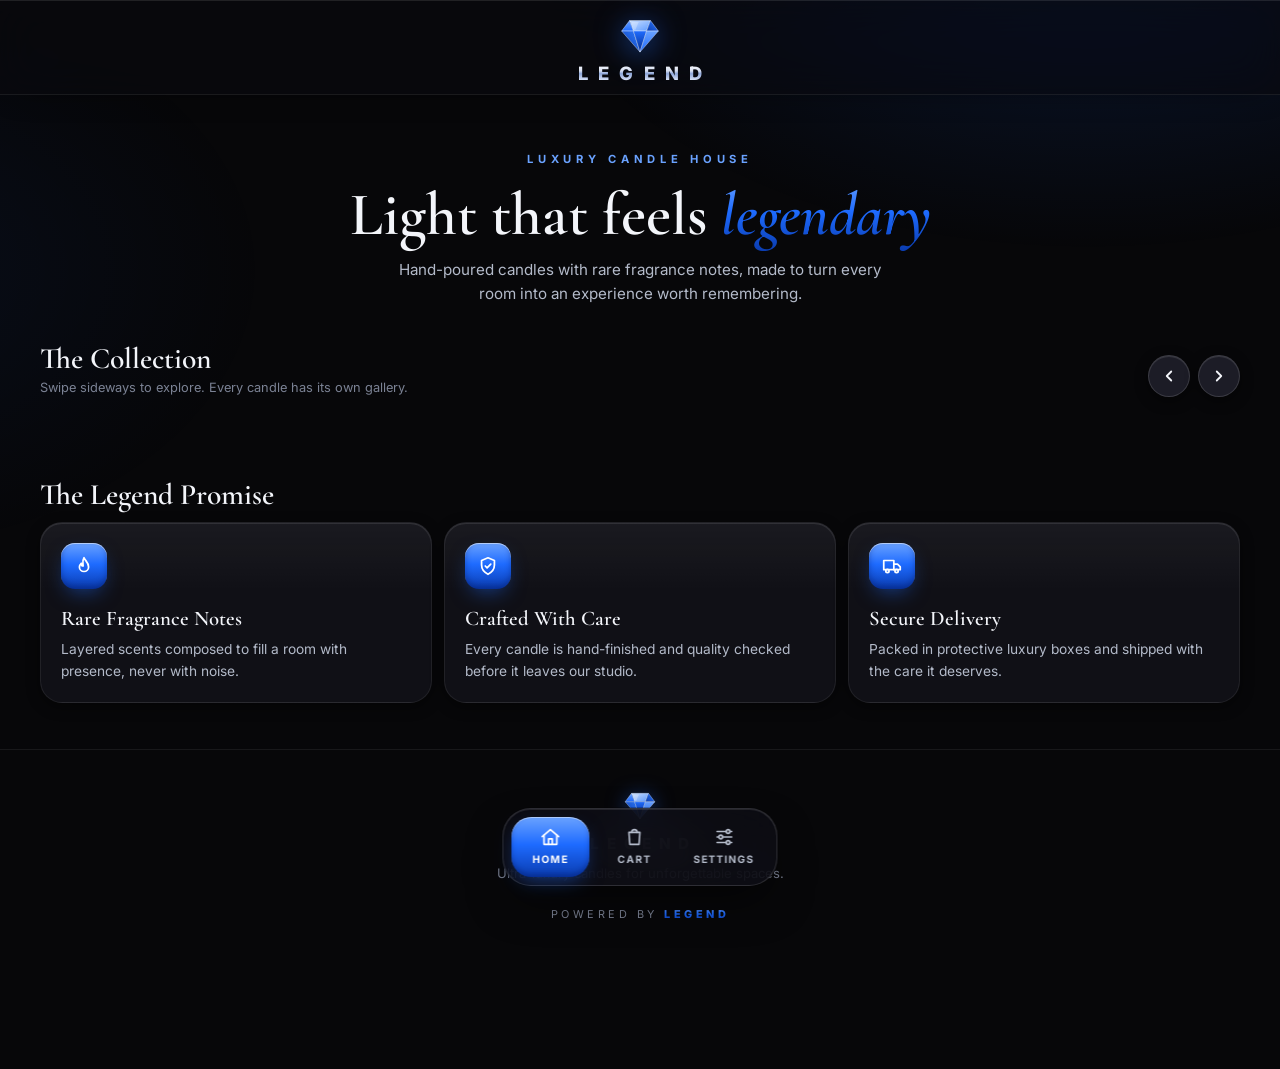
==== index.html @ 4b4ed236 "Create index.html" ====
<!DOCTYPE html>
<html lang="en" data-theme="dark">
<head>
  <meta charset="UTF-8">
  <meta name="viewport" content="width=device-width, initial-scale=1, viewport-fit=cover">
  <meta name="theme-color" content="#070709">
  <meta name="description" content="LEGEND — ultra-luxury candles crafted for rooms that deserve a presence.">
  <title>LEGEND | Luxury Candles</title>
  <link rel="icon" href="data:image/svg+xml,%3Csvg xmlns='http://www.w3.org/2000/svg' viewBox='0 0 64 64'%3E%3Cpath d='M16 10h32l12 16-28 32L4 26z' fill='%231E6BFF'/%3E%3C/svg%3E">
  <link rel="stylesheet" href="style.css">
  <script src="store.js"></script>
</head>
<body class="page-store">

  <!-- ===================== SVG SPRITE (logo + icons) ===================== -->
  <svg width="0" height="0" style="position:absolute" aria-hidden="true" focusable="false">
    <defs>
      <symbol id="legend-diamond" viewBox="0 0 64 64">
        <defs>
          <linearGradient id="lgA" x1="0" y1="0" x2="1" y2="1"><stop offset="0" stop-color="#C9DEFF"/><stop offset="1" stop-color="#5E9BFF"/></linearGradient>
          <linearGradient id="lgB" x1="0" y1="0" x2="0" y2="1"><stop offset="0" stop-color="#6AA2FF"/><stop offset="1" stop-color="#1E6BFF"/></linearGradient>
          <linearGradient id="lgC" x1="1" y1="0" x2="0" y2="1"><stop offset="0" stop-color="#2F7BFF"/><stop offset="1" stop-color="#0A3CB0"/></linearGradient>
          <linearGradient id="lgD" x1="0" y1="0" x2="0" y2="1"><stop offset="0" stop-color="#1E6BFF"/><stop offset="1" stop-color="#062B8A"/></linearGradient>
        </defs>
        <g stroke="#EAF2FF" stroke-opacity="0.6" stroke-width="1" stroke-linejoin="round">
          <polygon points="16,10 48,10 42,26 22,26" fill="url(#lgA)"/>
          <polygon points="16,10 22,26 4,26" fill="url(#lgB)"/>
          <polygon points="48,10 60,26 42,26" fill="url(#lgC)"/>
          <polygon points="4,26 22,26 32,58" fill="url(#lgC)"/>
          <polygon points="22,26 42,26 32,58" fill="url(#lgD)"/>
          <polygon points="42,26 60,26 32,58" fill="url(#lgB)"/>
        </g>
        <polygon points="19,12 30,12 25,24 21,24" fill="#FFFFFF" fill-opacity="0.28"/>
      </symbol>

      <symbol id="i-home" viewBox="0 0 24 24"><path d="M3 11.5 12 4l9 7.5"/><path d="M5 10v10h14V10"/><path d="M10 20v-6h4v6"/></symbol>
      <symbol id="i-bag" viewBox="0 0 24 24"><path d="M6 7h12l-1 13H7L6 7z"/><path d="M9 7a3 3 0 0 1 6 0"/></symbol>
      <symbol id="i-settings" viewBox="0 0 24 24"><path d="M4 6h10"/><path d="M18 6h2"/><circle cx="16" cy="6" r="2"/><path d="M4 12h2"/><path d="M10 12h10"/><circle cx="8" cy="12" r="2"/><path d="M4 18h10"/><path d="M18 18h2"/><circle cx="16" cy="18" r="2"/></symbol>
      <symbol id="i-close" viewBox="0 0 24 24"><path d="M6 6l12 12M18 6 6 18"/></symbol>
      <symbol id="i-plus" viewBox="0 0 24 24"><path d="M12 5v14M5 12h14"/></symbol>
      <symbol id="i-chevron-left" viewBox="0 0 24 24"><path d="m15 6-6 6 6 6"/></symbol>
      <symbol id="i-chevron-right" viewBox="0 0 24 24"><path d="m9 6 6 6-6 6"/></symbol>
      <symbol id="i-check" viewBox="0 0 24 24"><path d="m5 12.5 4.5 4.5L19 7.5"/></symbol>
      <symbol id="i-shield" viewBox="0 0 24 24"><path d="M12 3 5 6v5c0 4.5 3 8 7 10 4-2 7-5.5 7-10V6l-7-3z"/><path d="m9 12 2 2 4-4"/></symbol>
      <symbol id="i-flame" viewBox="0 0 24 24"><path d="M12 3c1 3 5 5 5 10a5 5 0 0 1-10 0c0-2 1-3 2-4 0 2 1 3 2 3 0-3-1-6 1-9z"/></symbol>
      <symbol id="i-truck" viewBox="0 0 24 24"><path d="M3 6h11v10H3z"/><path d="M14 10h4l3 3v3h-7"/><circle cx="7" cy="17.5" r="1.8"/><circle cx="17" cy="17.5" r="1.8"/></symbol>
      <symbol id="i-sparkle" viewBox="0 0 24 24"><path d="M12 3l1.8 5.2L19 10l-5.2 1.8L12 17l-1.8-5.2L5 10l5.2-1.8L12 3z"/><path d="M19 16v4M17 18h4"/></symbol>
      <symbol id="i-sun" viewBox="0 0 24 24"><circle cx="12" cy="12" r="4"/><path d="M12 2v2M12 20v2M4.9 4.9l1.4 1.4M17.7 17.7l1.4 1.4M2 12h2M20 12h2M4.9 19.1l1.4-1.4M17.7 6.3l1.4-1.4"/></symbol>
      <symbol id="i-moon" viewBox="0 0 24 24"><path d="M20 14.5A8 8 0 0 1 9.5 4 8 8 0 1 0 20 14.5z"/></symbol>
      <symbol id="i-lock" viewBox="0 0 24 24"><rect x="5" y="11" width="14" height="9" rx="2"/><path d="M8 11V8a4 4 0 0 1 8 0v3"/></symbol>
      <symbol id="i-copy" viewBox="0 0 24 24"><rect x="9" y="9" width="11" height="11" rx="2"/><path d="M5 15V6a2 2 0 0 1 2-2h9"/></symbol>
      <symbol id="i-arrow-left" viewBox="0 0 24 24"><path d="M19 12H5M11 6l-6 6 6 6"/></symbol>
      <symbol id="i-phone" viewBox="0 0 24 24"><rect x="7" y="2" width="10" height="20" rx="2"/><path d="M11 18h2"/></symbol>
    </defs>
  </svg>

  <!-- ===================== HEADER ===================== -->
  <header class="app-header" id="appHeader">
    <div class="header-inner">
      <div class="brand-logo" aria-hidden="true">
        <svg viewBox="0 0 64 64"><use href="#legend-diamond"/></svg>
      </div>
      <div class="brand-name">LEGEND</div>
    </div>
  </header>

  <main id="top">

    <!-- ===================== HERO ===================== -->
    <section class="hero">
      <div class="hero-eyebrow">Luxury Candle House</div>
      <h1 class="hero-title">Light that feels <em>legendary</em></h1>
      <p class="hero-sub">Hand-poured candles with rare fragrance notes, made to turn every room into an experience worth remembering.</p>
    </section>

    <!-- ===================== PRODUCT SHOWCASE ===================== -->
    <section class="section" id="catalog" aria-labelledby="catalogTitle">
      <div class="section-head">
        <div>
          <h2 class="section-title" id="catalogTitle">The Collection</h2>
          <p class="section-sub">Swipe sideways to explore. Every candle has its own gallery.</p>
        </div>
        <div class="rail-nav">
          <button class="rail-btn" id="railPrev" type="button" aria-label="Previous candle">
            <svg viewBox="0 0 24 24" width="18" height="18" aria-hidden="true"><use href="#i-chevron-left"/></svg>
          </button>
          <button class="rail-btn" id="railNext" type="button" aria-label="Next candle">
            <svg viewBox="0 0 24 24" width="18" height="18" aria-hidden="true"><use href="#i-chevron-right"/></svg>
          </button>
        </div>
      </div>
      <div class="showcase" id="showcase" tabindex="0" role="region" aria-label="Candle collection"></div>
    </section>

    <!-- ===================== PROMISE ===================== -->
    <section class="section" aria-labelledby="promiseTitle">
      <div class="section-head">
        <div>
          <h2 class="section-title" id="promiseTitle">The Legend Promise</h2>
        </div>
      </div>
      <div class="promise-grid">
        <div class="promise-item">
          <div class="promise-icon"><svg viewBox="0 0 24 24" width="22" height="22" fill="none" stroke="currentColor" stroke-width="2" stroke-linecap="round" stroke-linejoin="round" aria-hidden="true"><use href="#i-flame"/></svg></div>
          <h3 class="promise-title">Rare Fragrance Notes</h3>
          <p class="promise-text">Layered scents composed to fill a room with presence, never with noise.</p>
        </div>
        <div class="promise-item">
          <div class="promise-icon"><svg viewBox="0 0 24 24" width="22" height="22" fill="none" stroke="currentColor" stroke-width="2" stroke-linecap="round" stroke-linejoin="round" aria-hidden="true"><use href="#i-shield"/></svg></div>
          <h3 class="promise-title">Crafted With Care</h3>
          <p class="promise-text">Every candle is hand-finished and quality checked before it leaves our studio.</p>
        </div>
        <div class="promise-item">
          <div class="promise-icon"><svg viewBox="0 0 24 24" width="22" height="22" fill="none" stroke="currentColor" stroke-width="2" stroke-linecap="round" stroke-linejoin="round" aria-hidden="true"><use href="#i-truck"/></svg></div>
          <h3 class="promise-title">Secure Delivery</h3>
          <p class="promise-text">Packed in protective luxury boxes and shipped with the care it deserves.</p>
        </div>
      </div>
    </section>

  </main>

  <!-- ===================== FOOTER ===================== -->
  <footer class="site-footer">
    <div class="footer-logo" aria-hidden="true"><svg viewBox="0 0 64 64"><use href="#legend-diamond"/></svg></div>
    <div class="footer-brand">LEGEND</div>
    <p class="footer-tag">Ultra-luxury candles for unforgettable spaces.</p>
    <p class="powered">Powered by <b>Legend</b></p>
  </footer>

  <!-- ===================== FLOATING DOCK ===================== -->
  <nav class="dock" aria-label="Main navigation">
    <button class="dock-item active" type="button" data-dock="home" aria-label="Home">
      <svg viewBox="0 0 24 24" width="22" height="22" fill="none" stroke="currentColor" stroke-width="2" stroke-linecap="round" stroke-linejoin="round" aria-hidden="true"><use href="#i-home"/></svg>
      <span>Home</span>
    </button>
    <button class="dock-item" type="button" data-dock="cart" aria-label="Open cart">
      <svg viewBox="0 0 24 24" width="22" height="22" fill="none" stroke="currentColor" stroke-width="2" stroke-linecap="round" stroke-linejoin="round" aria-hidden="true"><use href="#i-bag"/></svg>
      <span>Cart</span>
      <span class="dock-badge hidden" id="dockBadge">0</span>
    </button>
    <button class="dock-item" type="button" data-dock="settings" aria-label="Open settings">
      <svg viewBox="0 0 24 24" width="22" height="22" fill="none" stroke="currentColor" stroke-width="2" stroke-linecap="round" stroke-linejoin="round" aria-hidden="true"><use href="#i-settings"/></svg>
      <span>Settings</span>
    </button>
  </nav>

  <!-- ===================== OVERLAY ===================== -->
  <div class="overlay" id="overlay"></div>

  <!-- ===================== CART / CHECKOUT DRAWER ===================== -->
  <section class="drawer" id="cartDrawer" role="dialog" aria-modal="true" aria-labelledby="cartTitle" aria-hidden="true">
    <div class="drawer-handle" id="drawerHandle"></div>
    <div class="drawer-head" id="drawerHead">
      <h2 class="drawer-title" id="cartTitle">Your Cart</h2>
      <button class="icon-btn" type="button" data-close aria-label="Close">
        <svg viewBox="0 0 24 24" width="20" height="20" fill="none" stroke="currentColor" stroke-width="2" stroke-linecap="round" stroke-linejoin="round" aria-hidden="true"><use href="#i-close"/></svg>
      </button>
    </div>
    <div class="drawer-body" id="cartBody"></div>
    <div class="drawer-foot hidden" id="cartFoot"></div>
  </section>

  <!-- ===================== SETTINGS MODAL ===================== -->
  <div class="modal" id="settingsModal" role="dialog" aria-modal="true" aria-labelledby="settingsTitle" aria-hidden="true">
    <div class="modal-card">
      <div class="modal-head">
        <h2 class="modal-title" id="settingsTitle">Settings</h2>
        <button class="icon-btn" type="button" data-close aria-label="Close settings">
          <svg viewBox="0 0 24 24" width="20" height="20" fill="none" stroke="currentColor" stroke-width="2" stroke-linecap="round" stroke-linejoin="round" aria-hidden="true"><use href="#i-close"/></svg>
        </button>
      </div>

      <div class="setting-block">
        <div class="setting-row">
          <div>
            <div class="setting-label">Dark / Light Mode</div>
            <div class="setting-desc" id="themeDesc">Obsidian dark mode is on</div>
          </div>
          <label class="switch">
            <input type="checkbox" id="themeSwitch" aria-label="Switch to light mode">
            <span class="switch-track"></span>
          </label>
        </div>
      </div>

      <div class="setting-block">
        <p class="block-title">Customer Quick Login</p>
        <div id="loginArea"></div>
      </div>

      <div class="setting-block">
        <p class="block-title">Admin Access</p>
        <button class="btn btn-outline btn-block" type="button" id="adminToggle">
          <svg viewBox="0 0 24 24" width="18" height="18" fill="none" stroke="currentColor" stroke-width="2" stroke-linecap="round" stroke-linejoin="round" aria-hidden="true"><use href="#i-lock"/></svg>
          Admin Access
        </button>
        <div class="hidden mt-1" id="pinBox">
          <div class="pin-row">
            <input type="password" id="pinInput" inputmode="numeric" pattern="[0-9]*" maxlength="4" autocomplete="off" placeholder="PIN" aria-label="Admin PIN">
            <button class="btn btn-primary" type="button" id="pinSubmit">Enter</button>
          </div>
          <p class="coupon-msg err" id="pinError" role="alert"></p>
        </div>
      </div>
    </div>
  </div>

  <!-- ===================== TOASTS ===================== -->
  <div class="toast-wrap" id="toastWrap" aria-live="polite"></div>

  <noscript>
    <p style="padding:24px;text-align:center">Please enable JavaScript to view the LEGEND store.</p>
  </noscript>

  <script src="app.js"></script>
</body>
</html>
---- style.css ----
/* =============================================================================
   LEGEND — style.css   (FILE 2 of 6)
   Complete styling for the Customer Storefront AND the Admin Panel.
   Default: Obsidian Matte Black #070709 + Metallic Sapphire Blue #1E6BFF
   Toggle : Light Mode #F8F9FA   (html[data-theme="light"])
   ============================================================================= */
@import url('https://fonts.googleapis.com/css2?family=Cormorant+Garamond:wght@500;600;700&family=Inter:wght@400;500;600;700;800&display=swap');

/* ---------------------------------------------------------------------------
   1. DESIGN TOKENS
   --------------------------------------------------------------------------- */
:root,
:root[data-theme="dark"] {
  --bg: #070709;
  --bg-2: #0c0c11;
  --surface: #101016;
  --surface-2: #15151d;
  --surface-3: #1c1c26;
  --surface-4: #262634;
  --glass: rgba(10, 10, 15, 0.66);
  --glass-strong: rgba(14, 14, 21, 0.84);
  --border: rgba(255, 255, 255, 0.07);
  --border-strong: rgba(255, 255, 255, 0.14);
  --text: #f3f5fa;
  --text-soft: #b3bac9;
  --text-mute: #7b8294;
  --accent: #1e6bff;
  --accent-hi: #6aa2ff;
  --accent-lo: #0a3cb0;
  --accent-text: #6aa2ff;
  --accent-soft: rgba(30, 107, 255, 0.14);
  --accent-glow: rgba(30, 107, 255, 0.5);
  --success: #2fd196;
  --success-soft: rgba(47, 209, 150, 0.14);
  --warning: #f6b94c;
  --warning-soft: rgba(246, 185, 76, 0.14);
  --danger: #ff5e70;
  --danger-soft: rgba(255, 94, 112, 0.14);
  --edge-hi: rgba(255, 255, 255, 0.1);
  --inset: inset 0 2px 5px rgba(0, 0, 0, 0.3);
  --shadow-sm: 0 4px 14px rgba(0, 0, 0, 0.45);
  --shadow-md: 0 14px 34px rgba(0, 0, 0, 0.55);
  --shadow-lg: 0 30px 70px rgba(0, 0, 0, 0.7);
  --btn-gradient: linear-gradient(180deg, #6aa2ff 0%, #1e6bff 46%, #0a3cb0 100%);
  --btn-gradient-hover: linear-gradient(180deg, #82b1ff 0%, #327aff 46%, #0e47c8 100%);
  --metal-text: linear-gradient(180deg, #ffffff 0%, #d6def0 38%, #8ea6d8 54%, #eef3ff 100%);
  --card-sheen: linear-gradient(180deg, rgba(255, 255, 255, 0.045), rgba(255, 255, 255, 0) 38%);
  --ambient-a: rgba(30, 107, 255, 0.17);
  --ambient-b: rgba(30, 107, 255, 0.07);
  --overlay: rgba(2, 3, 8, 0.66);
  --media-bg: #0b0b10;
  --radius-sm: 10px;
  --radius: 16px;
  --radius-lg: 22px;
  --radius-xl: 28px;
  --font-body: 'Inter', -apple-system, BlinkMacSystemFont, 'Segoe UI', Roboto, 'Helvetica Neue', Arial, sans-serif;
  --font-display: 'Cormorant Garamond', Georgia, 'Times New Roman', serif;
  --font-mono: ui-monospace, SFMono-Regular, Menlo, Consolas, monospace;
  --dock-h: 84px;
  color-scheme: dark;
}

:root[data-theme="light"] {
  --bg: #f8f9fa;
  --bg-2: #f0f2f6;
  --surface: #ffffff;
  --surface-2: #f5f7fb;
  --surface-3: #eceff6;
  --surface-4: #e0e5f0;
  --glass: rgba(255, 255, 255, 0.7);
  --glass-strong: rgba(255, 255, 255, 0.88);
  --border: rgba(12, 22, 52, 0.08);
  --border-strong: rgba(12, 22, 52, 0.16);
  --text: #0b1020;
  --text-soft: #4a5470;
  --text-mute: #79829a;
  --accent-text: #1757d6;
  --accent-soft: rgba(30, 107, 255, 0.1);
  --accent-glow: rgba(30, 107, 255, 0.32);
  --success: #0e9f6e;
  --success-soft: rgba(14, 159, 110, 0.12);
  --warning: #b7791f;
  --warning-soft: rgba(183, 121, 31, 0.13);
  --danger: #d6364a;
  --danger-soft: rgba(214, 54, 74, 0.1);
  --edge-hi: rgba(255, 255, 255, 0.95);
  --inset: inset 0 1px 3px rgba(20, 30, 70, 0.1);
  --shadow-sm: 0 3px 10px rgba(20, 30, 70, 0.08);
  --shadow-md: 0 12px 30px rgba(20, 30, 70, 0.12);
  --shadow-lg: 0 28px 60px rgba(20, 30, 70, 0.18);
  --metal-text: linear-gradient(180deg, #0b1020 0%, #2a3f7a 48%, #1e6bff 100%);
  --card-sheen: linear-gradient(180deg, rgba(255, 255, 255, 0.95), rgba(255, 255, 255, 0) 42%);
  --ambient-a: rgba(30, 107, 255, 0.11);
  --ambient-b: rgba(30, 107, 255, 0.05);
  --overlay: rgba(15, 22, 45, 0.42);
  --media-bg: #e9edf5;
}

/* ---------------------------------------------------------------------------
   2. RESET & BASE
   --------------------------------------------------------------------------- */
*,
*::before,
*::after { box-sizing: border-box; }

html {
  -webkit-text-size-adjust: 100%;
  scroll-behavior: smooth;
  background: var(--bg);
  transition: background-color 0.35s ease;
}

body {
  margin: 0;
  min-height: 100vh;
  font-family: var(--font-body);
  font-size: 15px;
  line-height: 1.55;
  color: var(--text);
  background: transparent;
  -webkit-font-smoothing: antialiased;
  -moz-osx-font-smoothing: grayscale;
  overflow-x: hidden;
  transition: color 0.35s ease;
}

body::before {
  content: '';
  position: fixed;
  inset: 0;
  z-index: -1;
  pointer-events: none;
  background:
    radial-gradient(900px 520px at 85% -8%, var(--ambient-a), transparent 62%),
    radial-gradient(700px 480px at -12% 30%, var(--ambient-b), transparent 60%);
}

body.no-scroll { overflow: hidden; }

img, svg, video { display: block; max-width: 100%; }
button, input, select, textarea { font: inherit; color: inherit; }
button { cursor: pointer; -webkit-tap-highlight-color: transparent; }
a { color: var(--accent-text); text-decoration: none; }
h1, h2, h3, h4, p { margin: 0; }
ul { margin: 0; padding: 0; }
::selection { background: var(--accent); color: #fff; }
:focus-visible { outline: 2px solid var(--accent-hi); outline-offset: 2px; }

.page-store { padding-bottom: calc(var(--dock-h) + 40px + env(safe-area-inset-bottom)); }
.page-admin { padding-bottom: 60px; }

/* ---------------------------------------------------------------------------
   3. UTILITIES
   --------------------------------------------------------------------------- */
.hidden { display: none !important; }
.sr-only {
  position: absolute; width: 1px; height: 1px; padding: 0; margin: -1px;
  overflow: hidden; clip: rect(0, 0, 0, 0); white-space: nowrap; border: 0;
}
.text-mute { color: var(--text-mute); }
.text-soft { color: var(--text-soft); }
.text-accent { color: var(--accent-text); }
.text-success { color: var(--success); }
.text-danger { color: var(--danger); }
.text-center { text-align: center; }
.text-right { text-align: right; }
.mono { font-family: var(--font-mono); }
.row { display: flex; align-items: center; gap: 10px; }
.row-between { display: flex; align-items: center; justify-content: space-between; gap: 10px; }
.stack { display: flex; flex-direction: column; gap: 12px; }
.grow { flex: 1; }
.mt-1 { margin-top: 8px; }
.mt-2 { margin-top: 16px; }
.mb-1 { margin-bottom: 8px; }
.mb-2 { margin-bottom: 16px; }
.divider { height: 1px; background: var(--border); margin: 14px 0; border: 0; }

/* ---------------------------------------------------------------------------
   4. BUTTONS
   --------------------------------------------------------------------------- */
.btn {
  --btn-h: 48px;
  position: relative;
  display: inline-flex;
  align-items: center;
  justify-content: center;
  gap: 8px;
  min-height: var(--btn-h);
  padding: 0 22px;
  border: 1px solid var(--border-strong);
  border-radius: 14px;
  background: var(--surface-3);
  color: var(--text);
  font-weight: 700;
  font-size: 0.82rem;
  letter-spacing: 0.08em;
  text-transform: uppercase;
  text-decoration: none;
  white-space: nowrap;
  user-select: none;
  -webkit-user-select: none;
  transition: transform 0.15s ease, box-shadow 0.25s ease, background 0.25s ease, border-color 0.25s ease, opacity 0.25s ease;
}
.btn svg { width: 18px; height: 18px; flex-shrink: 0; }
.btn:active { transform: translateY(1px) scale(0.985); }
.btn:disabled,
.btn[disabled] { opacity: 0.45; cursor: not-allowed; transform: none; }

.btn-primary {
  color: #fff;
  border-color: rgba(255, 255, 255, 0.2);
  background: var(--btn-gradient);
  text-shadow: 0 1px 1px rgba(0, 20, 80, 0.5);
  box-shadow:
    inset 0 1px 0 rgba(255, 255, 255, 0.5),
    inset 0 -3px 6px rgba(0, 20, 90, 0.45),
    0 8px 22px -6px var(--accent-glow),
    0 2px 0 rgba(0, 0, 0, 0.35);
}
.btn-primary:hover { background: var(--btn-gradient-hover); }
.btn-primary:active {
  box-shadow: inset 0 2px 6px rgba(0, 20, 90, 0.6), 0 3px 10px -4px var(--accent-glow);
}

.btn-ghost { background: transparent; }
.btn-outline { background: transparent; border-color: var(--accent); color: var(--accent-text); }
.btn-outline:hover { background: var(--accent-soft); }
.btn-danger { background: var(--danger-soft); border-color: rgba(255, 94, 112, 0.4); color: var(--danger); }
.btn-danger:hover { background: rgba(255, 94, 112, 0.22); }
.btn-success { background: var(--success-soft); border-color: rgba(47, 209, 150, 0.4); color: var(--success); }

.btn-whatsapp {
  color: #fff;
  border-color: rgba(255, 255, 255, 0.2);
  background: linear-gradient(180deg, #4ade80 0%, #22c55e 48%, #15803d 100%);
  text-shadow: 0 1px 1px rgba(0, 60, 20, 0.5);
  box-shadow:
    inset 0 1px 0 rgba(255, 255, 255, 0.5),
    inset 0 -3px 6px rgba(0, 60, 20, 0.4),
    0 8px 20px -8px rgba(34, 197, 94, 0.7);
}

.btn-sm { --btn-h: 38px; padding: 0 14px; font-size: 0.72rem; border-radius: 11px; }
.btn-lg { --btn-h: 56px; font-size: 0.9rem; border-radius: 16px; }
.btn-block { display: flex; width: 100%; }

.icon-btn {
  width: 40px;
  height: 40px;
  display: grid;
  place-items: center;
  flex-shrink: 0;
  border-radius: 12px;
  border: 1px solid var(--border-strong);
  background: var(--surface-3);
  color: var(--text);
  transition: transform 0.15s ease, background 0.25s ease;
}
.icon-btn svg { width: 20px; height: 20px; stroke: currentColor; fill: none; stroke-width: 2; stroke-linecap: round; stroke-linejoin: round; }
.icon-btn:active { transform: scale(0.92); }

/* ---------------------------------------------------------------------------
   5. FORMS & SWITCH
   --------------------------------------------------------------------------- */
.field { display: flex; flex-direction: column; gap: 6px; min-width: 0; }
.field > label,
.field-label {
  font-size: 0.7rem;
  font-weight: 700;
  letter-spacing: 0.12em;
  text-transform: uppercase;
  color: var(--text-mute);
}
.hint { font-size: 0.75rem; color: var(--text-mute); line-height: 1.45; }

input[type="text"],
input[type="tel"],
input[type="number"],
input[type="url"],
input[type="password"],
input[type="email"],
input[type="search"],
textarea,
select,
.input {
  width: 100%;
  min-height: 48px;
  padding: 12px 14px;
  font-size: 16px;
  color: var(--text);
  background: var(--surface-2);
  border: 1px solid var(--border-strong);
  border-radius: 13px;
  outline: none;
  box-shadow: var(--inset);
  -webkit-appearance: none;
  appearance: none;
  transition: border-color 0.2s ease, box-shadow 0.2s ease, background 0.2s ease;
}
textarea { min-height: 92px; resize: vertical; line-height: 1.5; }
select {
  padding-right: 40px;
  background-image: url("data:image/svg+xml,%3Csvg xmlns='http://www.w3.org/2000/svg' width='14' height='14' viewBox='0 0 24 24' fill='none' stroke='%237b8294' stroke-width='3' stroke-linecap='round' stroke-linejoin='round'%3E%3Cpath d='M6 9l6 6 6-6'/%3E%3C/svg%3E");
  background-repeat: no-repeat;
  background-position: right 14px center;
}
input::placeholder,
textarea::placeholder { color: var(--text-mute); opacity: 0.8; }
input:focus,
textarea:focus,
select:focus {
  border-color: var(--accent);
  box-shadow: var(--inset), 0 0 0 3px rgba(30, 107, 255, 0.25);
}
input.invalid,
textarea.invalid { border-color: var(--danger); box-shadow: var(--inset), 0 0 0 3px var(--danger-soft); }
select option { background: var(--surface); color: var(--text); }

.input-group { display: flex; align-items: stretch; gap: 8px; }
.input-group .input,
.input-group input { flex: 1; min-width: 0; }
.input-prefix {
  display: grid;
  place-items: center;
  padding: 0 14px;
  min-width: 48px;
  font-weight: 700;
  color: var(--text-soft);
  background: var(--surface-3);
  border: 1px solid var(--border-strong);
  border-radius: 13px;
}

/* Toggle switch:  <label class="switch"><input type="checkbox"><span class="switch-track"></span></label> */
.switch { position: relative; display: inline-block; width: 54px; height: 30px; flex-shrink: 0; }
.switch input {
  position: absolute; inset: 0; width: 100%; height: 100%;
  margin: 0; opacity: 0; cursor: pointer; z-index: 2;
}
.switch-track {
  position: absolute; inset: 0;
  border-radius: 999px;
  background: var(--surface-4);
  border: 1px solid var(--border-strong);
  box-shadow: inset 0 2px 5px rgba(0, 0, 0, 0.35);
  transition: background 0.3s ease, box-shadow 0.3s ease, border-color 0.3s ease;
}
.switch-track::after {
  content: '';
  position: absolute;
  top: 3px; left: 3px;
  width: 22px; height: 22px;
  border-radius: 50%;
  background: linear-gradient(180deg, #ffffff, #c9d2e6);
  box-shadow: 0 2px 6px rgba(0, 0, 0, 0.45);
  transition: transform 0.28s cubic-bezier(0.3, 1.4, 0.5, 1);
}
.switch input:checked + .switch-track {
  background: var(--btn-gradient);
  border-color: transparent;
  box-shadow: inset 0 1px 0 rgba(255, 255, 255, 0.4), 0 0 14px var(--accent-glow);
}
.switch input:checked + .switch-track::after { transform: translateX(24px); }
.switch input:focus-visible + .switch-track { outline: 2px solid var(--accent-hi); outline-offset: 2px; }

.setting-row { display: flex; align-items: center; justify-content: space-between; gap: 14px; }
.setting-label { font-weight: 600; font-size: 0.95rem; }
.setting-desc { font-size: 0.78rem; color: var(--text-mute); margin-top: 2px; }

/* ---------------------------------------------------------------------------
   6. STOREFRONT — HEADER, HERO, SECTIONS
   --------------------------------------------------------------------------- */
.app-header {
  position: sticky;
  top: 0;
  z-index: 50;
  padding: 14px 16px 12px;
  background: var(--glass);
  -webkit-backdrop-filter: saturate(170%) blur(20px);
  backdrop-filter: saturate(170%) blur(20px);
  border-bottom: 1px solid var(--border);
  box-shadow: 0 1px 0 var(--edge-hi) inset, 0 10px 30px -18px rgba(0, 0, 0, 0.6);
  transition: padding 0.3s ease, background 0.35s ease;
}
.header-inner { display: flex; flex-direction: column; align-items: center; gap: 8px; }
.brand-logo { width: 42px; height: 42px; transition: width 0.3s ease, height 0.3s ease; }
.brand-logo svg { width: 100%; height: 100%; filter: drop-shadow(0 5px 14px var(--accent-glow)); animation: logoGlow 4.5s ease-in-out infinite; }
.brand-name {
  font-weight: 800;
  font-size: 1.15rem;
  letter-spacing: 0.55em;
  padding-left: 0.55em;
  line-height: 1;
  background: var(--metal-text);
  -webkit-background-clip: text;
  background-clip: text;
  -webkit-text-fill-color: transparent;
  color: transparent;
}
.app-header.compact { padding-top: 8px; padding-bottom: 8px; }
.app-header.compact .brand-logo { width: 30px; height: 30px; }

.hero { text-align: center; padding: 38px 22px 8px; max-width: 760px; margin: 0 auto; }
.hero-eyebrow { font-size: 0.7rem; font-weight: 700; letter-spacing: 0.42em; text-transform: uppercase; color: var(--accent-text); }
.hero-title {
  margin: 14px 0 12px;
  font-family: var(--font-display);
  font-size: clamp(2.2rem, 9vw, 3.8rem);
  line-height: 1.04;
  font-weight: 600;
}
.hero-title em {
  font-style: italic;
  background: var(--btn-gradient);
  -webkit-background-clip: text;
  background-clip: text;
  -webkit-text-fill-color: transparent;
  color: transparent;
}
.hero-sub { max-width: 500px; margin: 0 auto; color: var(--text-soft); font-size: 0.95rem; }

.section { padding: 30px 0 6px; }
.section-head {
  display: flex;
  align-items: flex-end;
  justify-content: space-between;
  gap: 12px;
  max-width: 1240px;
  margin: 0 auto 6px;
  padding: 0 20px;
}
.section-title { font-family: var(--font-display); font-size: 1.85rem; font-weight: 600; line-height: 1.1; }
.section-sub { font-size: 0.8rem; color: var(--text-mute); margin-top: 2px; }
.rail-nav { display: none; gap: 8px; }
.rail-btn {
  width: 42px; height: 42px;
  display: grid; place-items: center;
  border-radius: 50%;
  border: 1px solid var(--border-strong);
  background: var(--surface-3);
  color: var(--text);
  box-shadow: inset 0 1px 0 var(--edge-hi), var(--shadow-sm);
  transition: transform 0.15s ease, background 0.25s ease;
}
.rail-btn svg { width: 18px; height: 18px; stroke: currentColor; fill: none; stroke-width: 2.4; stroke-linecap: round; stroke-linejoin: round; }
.rail-btn:hover { background: var(--accent-soft); }
.rail-btn:active { transform: scale(0.92); }

/* ---------------------------------------------------------------------------
   7. PRODUCT SHOWCASE  (outer rail scrolls sideways, each card gallery too)
   --------------------------------------------------------------------------- */
.showcase {
  display: flex;
  gap: 18px;
  overflow-x: auto;
  overflow-y: hidden;
  padding: 10px 20px 30px;
  scroll-snap-type: x mandatory;
  scroll-padding-inline: 20px;
  -webkit-overflow-scrolling: touch;
  scrollbar-width: none;
}
.showcase::-webkit-scrollbar { display: none; }

.product-card {
  position: relative;
  flex: 0 0 min(84vw, 350px);
  display: flex;
  flex-direction: column;
  scroll-snap-align: center;
  scroll-snap-stop: always;
  overflow: hidden;
  background: var(--surface);
  background-image: var(--card-sheen);
  border: 1px solid var(--border);
  border-radius: var(--radius-xl);
  box-shadow: var(--shadow-md), inset 0 1px 0 var(--edge-hi);
  transition: transform 0.35s ease, box-shadow 0.35s ease, border-color 0.35s ease;
  animation: fadeUp 0.55s both;
}
.product-card:hover {
  transform: translateY(-4px);
  border-color: rgba(30, 107, 255, 0.45);
  box-shadow: var(--shadow-lg), 0 0 0 1px rgba(30, 107, 255, 0.22), 0 14px 44px -12px var(--accent-glow);
}
.product-card.is-oos .media-rail { filter: grayscale(0.6); }

.media-wrap { position: relative; background: var(--media-bg); }
.media-rail {
  display: flex;
  overflow-x: auto;
  scroll-snap-type: x mandatory;
  -webkit-overflow-scrolling: touch;
  scrollbar-width: none;
}
.media-rail::-webkit-scrollbar { display: none; }
.media-slide {
  position: relative;
  flex: 0 0 100%;
  aspect-ratio: 4 / 5;
  overflow: hidden;
  scroll-snap-align: center;
  scroll-snap-stop: always;
  background: var(--media-bg);
}
.media-slide img,
.media-slide video { width: 100%; height: 100%; object-fit: cover; background: var(--media-bg); }

.badge-stack { position: absolute; top: 12px; left: 12px; z-index: 2; display: flex; flex-direction: column; align-items: flex-start; gap: 6px; pointer-events: none; }
.badge {
  display: inline-flex;
  align-items: center;
  gap: 6px;
  padding: 5px 11px;
  border-radius: 999px;
  font-size: 0.66rem;
  font-weight: 700;
  letter-spacing: 0.09em;
  text-transform: uppercase;
  color: #fff;
  background: rgba(8, 8, 12, 0.74);
  border: 1px solid rgba(255, 255, 255, 0.18);
  -webkit-backdrop-filter: blur(8px);
  backdrop-filter: blur(8px);
}
.badge-off { background: var(--btn-gradient); border-color: rgba(255, 255, 255, 0.3); }
.badge-left { color: #ffd27f; border-color: rgba(246, 185, 76, 0.6); }
.badge-left::before {
  content: ''; width: 7px; height: 7px; border-radius: 50%;
  background: #f6b94c; box-shadow: 0 0 8px #f6b94c; animation: pulse 1.6s ease-in-out infinite;
}
.badge-oos { color: #ff9aa6; border-color: rgba(255, 94, 112, 0.6); }

.media-count {
  position: absolute; top: 12px; right: 12px; z-index: 2;
  padding: 4px 10px; border-radius: 999px;
  font-size: 0.68rem; font-weight: 700; letter-spacing: 0.06em;
  color: #fff; background: rgba(8, 8, 12, 0.66);
  border: 1px solid rgba(255, 255, 255, 0.16);
  pointer-events: none;
}
.media-dots {
  position: absolute; left: 0; right: 0; bottom: 12px; z-index: 2;
  display: flex; justify-content: center; gap: 6px; pointer-events: none;
}
.media-dots .dot { width: 6px; height: 6px; border-radius: 50%; background: rgba(255, 255, 255, 0.45); transition: width 0.3s ease, background 0.3s ease; }
.media-dots .dot.active { width: 20px; border-radius: 4px; background: #fff; box-shadow: 0 0 10px var(--accent-glow); }

.oos-veil {
  position: absolute; inset: 0; z-index: 1;
  display: grid; place-items: center;
  background: rgba(5, 5, 8, 0.55);
  pointer-events: none;
}
.oos-veil span {
  padding: 10px 22px; border-radius: 999px;
  font-size: 0.78rem; font-weight: 800; letter-spacing: 0.24em; text-transform: uppercase;
  color: #fff; background: rgba(8, 8, 12, 0.8); border: 1px solid rgba(255, 255, 255, 0.25);
}

.card-body { display: flex; flex-direction: column; flex: 1; gap: 12px; padding: 18px 18px 20px; }
.product-name { font-family: var(--font-display); font-size: 1.6rem; font-weight: 600; line-height: 1.1; }
.note-list { display: flex; flex-wrap: wrap; gap: 6px; }
.note-chip {
  padding: 4px 11px; border-radius: 999px;
  font-size: 0.7rem; font-weight: 600; letter-spacing: 0.05em;
  color: var(--accent-text); background: var(--accent-soft);
  border: 1px solid rgba(30, 107, 255, 0.28);
}
.price-row { display: flex; align-items: baseline; flex-wrap: wrap; gap: 10px; }
.price { font-size: 1.45rem; font-weight: 800; letter-spacing: -0.01em; }
.mrp { font-size: 0.92rem; color: var(--text-mute); text-decoration: line-through; }
.off { font-size: 0.74rem; font-weight: 700; letter-spacing: 0.05em; color: var(--success); }
.card-actions { display: flex; gap: 10px; margin-top: auto; padding-top: 4px; }
.card-actions .btn { flex: 1; }

/* The Legend promise strip */
.promise-grid { display: grid; grid-template-columns: 1fr; gap: 12px; max-width: 1240px; margin: 10px auto 0; padding: 0 20px; }
.promise-item {
  padding: 20px; border-radius: var(--radius-lg);
  background: var(--surface); background-image: var(--card-sheen);
  border: 1px solid var(--border);
  box-shadow: var(--shadow-sm), inset 0 1px 0 var(--edge-hi);
}
.promise-icon {
  width: 46px; height: 46px; margin-bottom: 14px;
  display: grid; place-items: center; border-radius: 14px; color: #fff;
  background: var(--btn-gradient);
  box-shadow: inset 0 1px 0 rgba(255, 255, 255, 0.5), inset 0 -3px 6px rgba(0, 20, 90, 0.4), 0 8px 20px -6px var(--accent-glow);
}
.promise-icon svg { width: 22px; height: 22px; stroke: currentColor; fill: none; stroke-width: 1.9; stroke-linecap: round; stroke-linejoin: round; }
.promise-title { font-family: var(--font-display); font-size: 1.3rem; font-weight: 600; margin-bottom: 4px; }
.promise-text { font-size: 0.86rem; color: var(--text-soft); }

.site-footer { margin-top: 40px; padding: 38px 20px 22px; text-align: center; border-top: 1px solid var(--border); }
.footer-logo { width: 34px; height: 34px; margin: 0 auto 10px; }
.footer-logo svg { width: 100%; height: 100%; filter: drop-shadow(0 4px 10px var(--accent-glow)); }
.footer-brand { font-weight: 800; letter-spacing: 0.5em; padding-left: 0.5em; font-size: 0.95rem; }
.footer-tag { margin-top: 8px; font-size: 0.82rem; color: var(--text-mute); }
.powered { margin-top: 22px; font-size: 0.68rem; letter-spacing: 0.32em; text-transform: uppercase; color: var(--text-mute); }
.powered b {
  font-weight: 800;
  background: var(--btn-gradient);
  -webkit-background-clip: text;
  background-clip: text;
  -webkit-text-fill-color: transparent;
  color: transparent;
}

/* ---------------------------------------------------------------------------
   8. FLOATING BOTTOM DOCK
   --------------------------------------------------------------------------- */
.dock {
  position: fixed;
  left: 50%;
  bottom: calc(14px + env(safe-area-inset-bottom));
  transform: translateX(-50%);
  z-index: 60;
  display: flex;
  gap: 6px;
  padding: 8px;
  border-radius: 28px;
  background: var(--glass-strong);
  -webkit-backdrop-filter: blur(24px) saturate(170%);
  backdrop-filter: blur(24px) saturate(170%);
  border: 1px solid var(--border-strong);
  box-shadow: 0 20px 44px -10px rgba(0, 0, 0, 0.6), inset 0 1px 0 var(--edge-hi), 0 0 0 1px rgba(0, 0, 0, 0.25);
}
.dock-item {
  position: relative;
  display: flex;
  flex-direction: column;
  align-items: center;
  justify-content: center;
  gap: 4px;
  min-width: 78px;
  padding: 9px 14px;
  border: 0;
  border-radius: 20px;
  background: transparent;
  color: var(--text-soft);
  font-size: 0.64rem;
  font-weight: 700;
  letter-spacing: 0.1em;
  text-transform: uppercase;
  transition: transform 0.2s ease, background 0.3s ease, color 0.3s ease, box-shadow 0.3s ease;
}
.dock-item svg { width: 22px; height: 22px; stroke: currentColor; fill: none; stroke-width: 1.8; stroke-linecap: round; stroke-linejoin: round; }
.dock-item:active { transform: scale(0.93); }
.dock-item.active {
  color: #fff;
  background: var(--btn-gradient);
  box-shadow: inset 0 1px 0 rgba(255, 255, 255, 0.45), inset 0 -3px 5px rgba(0, 20, 90, 0.35), 0 8px 20px -6px var(--accent-glow);
}
.dock-badge {
  position: absolute; top: 3px; right: 10px;
  min-width: 19px; height: 19px; padding: 0 5px;
  display: grid; place-items: center;
  border-radius: 10px;
  font-size: 0.66rem; font-weight: 800; letter-spacing: 0;
  color: #fff; background: linear-gradient(180deg, #ff7a88, #e0364a);
  border: 1.5px solid var(--surface);
  box-shadow: 0 3px 8px rgba(0, 0, 0, 0.4);
}
.dock-badge.pop { animation: badgePop 0.4s ease; }

/* ---------------------------------------------------------------------------
   9. OVERLAY, DRAWER (slide-up) & MODAL
   --------------------------------------------------------------------------- */
.overlay {
  position: fixed; inset: 0; z-index: 80;
  background: var(--overlay);
  -webkit-backdrop-filter: blur(5px);
  backdrop-filter: blur(5px);
  opacity: 0; visibility: hidden;
  transition: opacity 0.3s ease, visibility 0s linear 0.3s;
}
.overlay.open { opacity: 1; visibility: visible; transition-delay: 0s; }

.drawer {
  position: fixed;
  left: 50%;
  bottom: 0;
  z-index: 90;
  width: min(100%, 580px);
  max-height: 92vh;
  max-height: 92dvh;
  display: flex;
  flex-direction: column;
  background: var(--surface);
  background-image: var(--card-sheen);
  border: 1px solid var(--border-strong);
  border-bottom: 0;
  border-radius: var(--radius-xl) var(--radius-xl) 0 0;
  box-shadow: 0 -30px 80px rgba(0, 0, 0, 0.55), inset 0 1px 0 var(--edge-hi), 0 -10px 60px -30px var(--accent-glow);
  transform: translate(-50%, 105%);
  visibility: hidden;
  transition: transform 0.45s cubic-bezier(0.22, 0.9, 0.3, 1), visibility 0s linear 0.45s;
}
.drawer.open { transform: translate(-50%, 0); visibility: visible; transition-delay: 0s; }
.drawer-handle { flex-shrink: 0; width: 44px; height: 5px; margin: 10px auto 2px; border-radius: 99px; background: var(--border-strong); }
.drawer-head { flex-shrink: 0; display: flex; align-items: center; justify-content: space-between; gap: 12px; padding: 10px 20px 12px; }
.drawer-title { font-family: var(--font-display); font-size: 1.7rem; font-weight: 600; }
.drawer-body {
  flex: 1; min-height: 0;
  display: flex; flex-direction: column; gap: 18px;
  padding: 4px 20px 20px;
  overflow-y: auto;
  overscroll-behavior: contain;
  -webkit-overflow-scrolling: touch;
}
.drawer-foot {
  flex-shrink: 0;
  display: flex; flex-direction: column; gap: 10px;
  padding: 14px 20px calc(16px + env(safe-area-inset-bottom));
  background: var(--surface);
  border-top: 1px solid var(--border);
  box-shadow: 0 -16px 30px -20px rgba(0, 0, 0, 0.6);
}
.block-title { margin: 0 0 10px; font-size: 0.7rem; font-weight: 700; letter-spacing: 0.22em; text-transform: uppercase; color: var(--text-mute); }

.modal {
  position: fixed; inset: 0; z-index: 95;
  display: grid; place-items: center;
  padding: 20px;
  visibility: hidden; pointer-events: none;
  transition: visibility 0s linear 0.35s;
}
.modal.open { visibility: visible; pointer-events: auto; transition-delay: 0s; }
.modal-card {
  position: relative;
  width: min(100%, 440px);
  max-height: 88vh;
  max-height: 88dvh;
  overflow-y: auto;
  overscroll-behavior: contain;
  padding: 22px;
  background: var(--surface);
  background-image: var(--card-sheen);
  border: 1px solid var(--border-strong);
  border-radius: var(--radius-xl);
  box-shadow: var(--shadow-lg), inset 0 1px 0 var(--edge-hi), 0 0 70px -24px var(--accent-glow);
  opacity: 0;
  transform: translateY(26px) scale(0.96);
  transition: opacity 0.3s ease, transform 0.4s cubic-bezier(0.22, 0.9, 0.3, 1);
}
.modal.open .modal-card { opacity: 1; transform: none; }
.modal-head { display: flex; align-items: center; justify-content: space-between; gap: 12px; margin-bottom: 8px; }
.modal-title { font-family: var(--font-display); font-size: 1.7rem; font-weight: 600; }
.setting-block { padding: 16px 0; border-bottom: 1px solid var(--border); }
.setting-block:last-child { border-bottom: 0; padding-bottom: 4px; }

/* ---------------------------------------------------------------------------
   10. CART, BILL, COUPON, VIP, PAYMENT, SUCCESS
   --------------------------------------------------------------------------- */
.cart-list { display: flex; flex-direction: column; gap: 12px; }
.cart-item {
  display: grid; grid-template-columns: 72px 1fr auto; gap: 12px; align-items: center;
  padding: 10px;
  border-radius: var(--radius);
  background: var(--surface-2);
  border: 1px solid var(--border);
  animation: fadeUp 0.35s both;
}
.cart-item.is-oos { opacity: 0.6; }
.cart-thumb { width: 72px; height: 72px; border-radius: 12px; object-fit: cover; background: var(--media-bg); }
.cart-info { min-width: 0; }
.cart-name { font-weight: 700; font-size: 0.95rem; white-space: nowrap; overflow: hidden; text-overflow: ellipsis; }
.cart-price { font-size: 0.82rem; color: var(--text-soft); margin-top: 2px; }
.cart-warn { font-size: 0.72rem; font-weight: 700; color: var(--danger); margin-top: 2px; }
.cart-side { display: flex; flex-direction: column; align-items: flex-end; gap: 8px; }
.qty { display: inline-flex; align-items: center; overflow: hidden; border-radius: 12px; border: 1px solid var(--border-strong); background: var(--surface); }
.qty button { width: 32px; height: 32px; border: 0; background: transparent; font-size: 1.1rem; font-weight: 700; color: var(--text); }
.qty button:active { background: var(--accent-soft); }
.qty span { min-width: 28px; text-align: center; font-size: 0.9rem; font-weight: 700; }
.cart-remove { padding: 0; border: 0; background: transparent; font-size: 0.72rem; font-weight: 700; letter-spacing: 0.06em; text-transform: uppercase; color: var(--danger); }

.ship-nudge {
  display: flex; flex-direction: column; gap: 8px;
  padding: 12px 14px; border-radius: var(--radius);
  font-size: 0.84rem;
  background: var(--accent-soft);
  border: 1px solid rgba(30, 107, 255, 0.28);
}
.progress { height: 8px; overflow: hidden; border-radius: 99px; background: var(--surface-4); box-shadow: inset 0 1px 3px rgba(0, 0, 0, 0.4); }
.progress-bar { height: 100%; border-radius: 99px; background: var(--btn-gradient); box-shadow: 0 0 12px var(--accent-glow); transition: width 0.5s ease; }

.coupon-box { padding: 14px; border-radius: var(--radius); background: var(--surface-2); border: 1px dashed rgba(30, 107, 255, 0.5); }
.coupon-row { display: flex; gap: 8px; }
.coupon-row input { flex: 1; min-width: 0; text-transform: uppercase; letter-spacing: 0.12em; font-weight: 700; }
.coupon-msg { margin-top: 10px; font-size: 0.82rem; font-weight: 500; }
.coupon-msg.ok { color: var(--success); }
.coupon-msg.err { color: var(--danger); }
.vip-banner {
  display: flex; align-items: center; gap: 12px;
  padding: 14px 16px; border-radius: var(--radius);
  font-size: 0.9rem; font-weight: 600; line-height: 1.4;
  background: linear-gradient(135deg, rgba(30, 107, 255, 0.24), rgba(30, 107, 255, 0.05));
  border: 1px solid rgba(30, 107, 255, 0.5);
  box-shadow: inset 0 1px 0 var(--edge-hi), 0 12px 30px -14px var(--accent-glow);
  animation: vipIn 0.6s cubic-bezier(0.22, 0.9, 0.3, 1) both;
}
.vip-banner svg { width: 26px; height: 26px; flex-shrink: 0; color: var(--accent-hi); }

.bill { padding: 6px 16px; border-radius: var(--radius); background: var(--surface-2); border: 1px solid var(--border-strong); }
.bill-row { display: flex; justify-content: space-between; gap: 12px; padding: 10px 0; font-size: 0.9rem; color: var(--text-soft); border-bottom: 1px dashed var(--border); }
.bill-row:last-child { border-bottom: 0; }
.bill-row .val { color: var(--text); font-weight: 600; text-align: right; }
.bill-row.discount .val,
.bill-row.free .val { color: var(--success); }
.bill-row.total { padding: 14px 0 12px; font-size: 1.05rem; font-weight: 800; color: var(--text); }
.bill-row.total .val { font-size: 1.35rem; color: var(--accent-text); font-weight: 800; }
.bill-note { margin-top: 4px; font-size: 0.76rem; color: var(--success); font-weight: 600; text-align: center; }

.pay-options { display: grid; grid-template-columns: 1fr 1fr; gap: 10px; }
.pay-option {
  position: relative; display: flex; flex-direction: column; gap: 4px;
  padding: 14px; cursor: pointer;
  border-radius: var(--radius);
  background: var(--surface-2);
  border: 1.5px solid var(--border-strong);
  transition: border-color 0.25s ease, background 0.25s ease, box-shadow 0.25s ease;
}
.pay-option input { position: absolute; opacity: 0; pointer-events: none; }
.pay-title { font-size: 0.92rem; font-weight: 700; }
.pay-sub { font-size: 0.74rem; color: var(--text-mute); }
.pay-option.selected,
.pay-option:has(input:checked) {
  border-color: var(--accent);
  background: var(--accent-soft);
  box-shadow: 0 0 0 3px rgba(30, 107, 255, 0.18), 0 10px 26px -12px var(--accent-glow);
}
.pay-option.disabled { opacity: 0.45; pointer-events: none; }

.upi-box {
  display: flex; flex-direction: column; align-items: center; gap: 12px;
  padding: 18px; text-align: center;
  border-radius: var(--radius);
  background: var(--surface-2);
  border: 1px dashed rgba(30, 107, 255, 0.55);
}
.upi-amount { font-size: 1.6rem; font-weight: 800; }
.upi-qr { width: 208px; height: 208px; padding: 10px; border-radius: 18px; background: #fff; box-shadow: var(--shadow-md), 0 0 0 4px rgba(30, 107, 255, 0.28); }
.upi-qr img { width: 100%; height: 100%; }
.upi-id { padding: 6px 12px; border-radius: 10px; font-family: var(--font-mono); font-size: 0.86rem; background: var(--surface-3); word-break: break-all; }
.upi-steps { font-size: 0.78rem; color: var(--text-mute); max-width: 320px; }

.success-card { display: flex; flex-direction: column; align-items: center; gap: 10px; padding: 26px 12px 10px; text-align: center; }
.success-icon {
  width: 78px; height: 78px; display: grid; place-items: center;
  border-radius: 50%; color: var(--success);
  background: var(--success-soft);
  border: 2px solid var(--success);
  box-shadow: 0 0 40px -8px var(--success);
  animation: popIn 0.6s cubic-bezier(0.3, 1.4, 0.5, 1) both;
}
.success-icon svg { width: 36px; height: 36px; stroke: currentColor; fill: none; stroke-width: 3; stroke-linecap: round; stroke-linejoin: round; }
.success-title { font-family: var(--font-display); font-size: 1.9rem; font-weight: 600; }
.success-id { padding: 6px 14px; border-radius: 999px; font-family: var(--font-mono); font-weight: 700; letter-spacing: 0.06em; background: var(--surface-3); border: 1px solid var(--border-strong); }

/* ---------------------------------------------------------------------------
   11. SETTINGS MODAL EXTRAS
   --------------------------------------------------------------------------- */
.login-state { display: flex; align-items: center; gap: 12px; padding: 12px 14px; border-radius: var(--radius); background: var(--surface-2); border: 1px solid var(--border); }
.avatar {
  width: 42px; height: 42px; flex-shrink: 0;
  display: grid; place-items: center;
  border-radius: 50%; font-weight: 800; color: #fff;
  background: var(--btn-gradient);
  box-shadow: inset 0 1px 0 rgba(255, 255, 255, 0.45), 0 6px 16px -6px var(--accent-glow);
}
.login-name { font-weight: 700; }
.login-phone { font-size: 0.8rem; color: var(--text-mute); }
.pin-row { display: flex; gap: 8px; }
.pin-row input { flex: 1; min-width: 0; text-align: center; letter-spacing: 0.5em; font-weight: 700; }

/* ---------------------------------------------------------------------------
   12. TOASTS, EMPTY STATES, SKELETON
   --------------------------------------------------------------------------- */
.toast-wrap {
  position: fixed; top: 14px; left: 50%; transform: translateX(-50%);
  z-index: 300; width: min(92vw, 420px);
  display: flex; flex-direction: column; gap: 8px;
  pointer-events: none;
}
.toast {
  display: flex; align-items: center; gap: 10px;
  padding: 13px 16px; border-radius: 14px;
  font-size: 0.88rem; font-weight: 600;
  color: var(--text);
  background: var(--glass-strong);
  -webkit-backdrop-filter: blur(18px);
  backdrop-filter: blur(18px);
  border: 1px solid var(--border-strong);
  box-shadow: var(--shadow-md), inset 0 1px 0 var(--edge-hi);
  animation: toastIn 0.4s cubic-bezier(0.22, 0.9, 0.3, 1) both;
}
.toast::before { content: ''; flex-shrink: 0; width: 9px; height: 9px; border-radius: 50%; background: var(--accent); box-shadow: 0 0 10px var(--accent); }
.toast.success::before { background: var(--success); box-shadow: 0 0 10px var(--success); }
.toast.error::before { background: var(--danger); box-shadow: 0 0 10px var(--danger); }
.toast.out { animation: toastOut 0.3s ease both; }

.empty { display: flex; flex-direction: column; align-items: center; gap: 10px; padding: 36px 16px; text-align: center; color: var(--text-mute); }
.empty svg { width: 54px; height: 54px; stroke: var(--accent-hi); fill: none; stroke-width: 1.4; opacity: 0.8; }
.empty-title { font-family: var(--font-display); font-size: 1.4rem; font-weight: 600; color: var(--text); }

.skeleton {
  border-radius: var(--radius);
  background: linear-gradient(100deg, var(--surface-2) 30%, var(--surface-4) 50%, var(--surface-2) 70%);
  background-size: 200% 100%;
  animation: shimmer 1.4s linear infinite;
}

/* ---------------------------------------------------------------------------
   13. ADMIN COMMAND CENTER
   --------------------------------------------------------------------------- */
.admin-topbar {
  position: sticky; top: 0; z-index: 50;
  display: flex; align-items: center; justify-content: space-between; gap: 12px;
  padding: 12px 16px;
  background: var(--glass);
  -webkit-backdrop-filter: saturate(170%) blur(20px);
  backdrop-filter: saturate(170%) blur(20px);
  border-bottom: 1px solid var(--border);
  box-shadow: inset 0 1px 0 var(--edge-hi);
}
.admin-brand { display: flex; align-items: center; gap: 12px; min-width: 0; }
.admin-brand .brand-logo { width: 34px; height: 34px; }
.admin-brand-text { display: flex; flex-direction: column; line-height: 1.15; }
.admin-brand-text strong { font-size: 0.95rem; font-weight: 800; letter-spacing: 0.32em; }
.admin-brand-text span { font-size: 0.62rem; font-weight: 600; letter-spacing: 0.2em; text-transform: uppercase; color: var(--text-mute); }
.admin-top-actions { display: flex; align-items: center; gap: 8px; }

.admin-shell { max-width: 1100px; margin: 0 auto; padding: 18px 16px; }
.admin-tabs { display: flex; gap: 8px; padding: 4px 2px 16px; overflow-x: auto; scrollbar-width: none; -webkit-overflow-scrolling: touch; }
.admin-tabs::-webkit-scrollbar { display: none; }
.tab-btn {
  flex: 0 0 auto;
  padding: 11px 18px;
  border-radius: 999px;
  border: 1px solid var(--border-strong);
  background: var(--surface-2);
  color: var(--text-soft);
  font-size: 0.8rem; font-weight: 700; letter-spacing: 0.04em;
  transition: background 0.25s ease, color 0.25s ease, box-shadow 0.25s ease;
}
.tab-btn.active {
  color: #fff;
  border-color: rgba(255, 255, 255, 0.2);
  background: var(--btn-gradient);
  box-shadow: inset 0 1px 0 rgba(255, 255, 255, 0.45), inset 0 -3px 5px rgba(0, 20, 90, 0.35), 0 8px 20px -8px var(--accent-glow);
}
.tab-count { margin-left: 6px; padding: 1px 8px; border-radius: 99px; font-size: 0.7rem; background: rgba(255, 255, 255, 0.22); }
.tab-panel { display: none; }
.tab-panel.active { display: block; animation: fadeUp 0.4s both; }

.stat-grid { display: grid; grid-template-columns: repeat(2, 1fr); gap: 12px; margin-bottom: 16px; }
.stat-card {
  padding: 16px; border-radius: var(--radius-lg);
  background: var(--surface); background-image: var(--card-sheen);
  border: 1px solid var(--border);
  box-shadow: var(--shadow-sm), inset 0 1px 0 var(--edge-hi);
}
.stat-label { font-size: 0.66rem; font-weight: 700; letter-spacing: 0.18em; text-transform: uppercase; color: var(--text-mute); }
.stat-value { margin-top: 6px; font-size: 1.55rem; font-weight: 800; letter-spacing: -0.01em; }
.stat-value.accent { color: var(--accent-text); }

.panel-card {
  margin-bottom: 16px; padding: 18px;
  border-radius: var(--radius-lg);
  background: var(--surface); background-image: var(--card-sheen);
  border: 1px solid var(--border);
  box-shadow: var(--shadow-sm), inset 0 1px 0 var(--edge-hi);
}
.panel-head { display: flex; align-items: center; justify-content: space-between; gap: 10px; margin-bottom: 16px; }
.panel-title { font-family: var(--font-display); font-size: 1.5rem; font-weight: 600; line-height: 1.1; }
.panel-sub { margin-top: 3px; font-size: 0.8rem; color: var(--text-mute); }
.form-grid { display: grid; grid-template-columns: 1fr; gap: 14px; }
.field-full { grid-column: 1 / -1; }
.form-actions { display: flex; flex-wrap: wrap; gap: 10px; margin-top: 18px; }
.form-actions .btn { flex: 1 1 140px; }
.toggle-card {
  display: flex; align-items: center; justify-content: space-between; gap: 14px;
  padding: 14px 16px; border-radius: var(--radius);
  background: var(--surface-2); border: 1px solid var(--border);
}

.upload-zone {
  display: flex; align-items: center; justify-content: center; gap: 10px;
  padding: 18px; text-align: center; cursor: pointer;
  border-radius: var(--radius);
  border: 1.5px dashed rgba(30, 107, 255, 0.6);
  background: var(--accent-soft);
  color: var(--accent-text);
  font-size: 0.86rem; font-weight: 600;
}
.upload-zone svg { width: 20px; height: 20px; stroke: currentColor; fill: none; stroke-width: 2; stroke-linecap: round; stroke-linejoin: round; }
.upload-zone input { display: none; }
.thumb-list { display: flex; flex-wrap: wrap; gap: 10px; }
.media-thumb { position: relative; width: 84px; height: 84px; overflow: hidden; border-radius: 12px; background: var(--media-bg); border: 1px solid var(--border-strong); }
.media-thumb img { width: 100%; height: 100%; object-fit: cover; }
.thumb-remove {
  position: absolute; top: 4px; right: 4px;
  width: 24px; height: 24px; display: grid; place-items: center;
  border: 0; border-radius: 50%; font-size: 0.95rem; line-height: 1;
  color: #fff; background: rgba(0, 0, 0, 0.72);
}
.thumb-first { position: absolute; left: 4px; bottom: 4px; padding: 1px 7px; border-radius: 99px; font-size: 0.56rem; font-weight: 800; letter-spacing: 0.08em; text-transform: uppercase; color: #fff; background: var(--accent); }

.admin-product { display: grid; grid-template-columns: 64px 1fr; gap: 12px; align-items: center; padding: 12px; border-radius: var(--radius); background: var(--surface-2); border: 1px solid var(--border); }
.admin-product + .admin-product { margin-top: 10px; }
.ap-thumb { width: 64px; height: 64px; border-radius: 12px; object-fit: cover; background: var(--media-bg); }
.ap-name { font-weight: 700; }
.ap-meta { margin-top: 2px; font-size: 0.78rem; color: var(--text-mute); }
.ap-actions { grid-column: 1 / -1; display: flex; flex-wrap: wrap; align-items: center; justify-content: space-between; gap: 10px; }
.ap-stock { display: inline-flex; align-items: center; gap: 10px; font-size: 0.8rem; font-weight: 600; }
.ap-btns { display: flex; gap: 8px; }

.coupon-ticket {
  display: flex; align-items: center; justify-content: space-between; gap: 12px;
  padding: 14px 16px; border-radius: var(--radius);
  background: linear-gradient(135deg, var(--accent-soft), transparent);
  border: 1px dashed rgba(30, 107, 255, 0.6);
}
.coupon-ticket + .coupon-ticket { margin-top: 10px; }
.ct-code { font-family: var(--font-mono); font-size: 1rem; font-weight: 800; letter-spacing: 0.14em; }
.ct-meta { margin-top: 2px; font-size: 0.78rem; color: var(--text-soft); }
.vip-tag { display: inline-block; margin-top: 6px; padding: 2px 10px; border-radius: 99px; font-size: 0.68rem; font-weight: 700; letter-spacing: 0.06em; color: var(--accent-text); background: var(--accent-soft); border: 1px solid rgba(30, 107, 255, 0.35); }

.filter-row { display: flex; flex-wrap: wrap; gap: 8px; margin-bottom: 14px; }
.chip {
  padding: 8px 15px; border-radius: 999px;
  border: 1px solid var(--border-strong);
  background: var(--surface-2); color: var(--text-soft);
  font-size: 0.78rem; font-weight: 700;
  transition: background 0.25s ease, color 0.25s ease;
}
.chip.active { color: #fff; border-color: transparent; background: var(--btn-gradient); box-shadow: inset 0 1px 0 rgba(255, 255, 255, 0.4), 0 6px 16px -8px var(--accent-glow); }

.order-list { display: flex; flex-direction: column; gap: 14px; }
.order-card {
  display: flex; flex-direction: column; gap: 14px; padding: 16px;
  border-radius: var(--radius-lg);
  background: var(--surface); background-image: var(--card-sheen);
  border: 1px solid var(--border);
  box-shadow: var(--shadow-sm), inset 0 1px 0 var(--edge-hi);
  animation: fadeUp 0.4s both;
}
.order-head { display: flex; flex-wrap: wrap; align-items: flex-start; justify-content: space-between; gap: 10px; }
.order-id { font-family: var(--font-mono); font-size: 1rem; font-weight: 800; letter-spacing: 0.05em; }
.order-date { margin-top: 2px; font-size: 0.76rem; color: var(--text-mute); }
.order-meta { display: grid; gap: 4px; font-size: 0.86rem; color: var(--text-soft); }
.order-meta strong { color: var(--text); }
.order-items { list-style: none; border: 1px dashed var(--border-strong); border-radius: 12px; }
.order-items li { display: flex; justify-content: space-between; gap: 10px; padding: 9px 12px; font-size: 0.88rem; border-bottom: 1px dashed var(--border); }
.order-items li:last-child { border-bottom: 0; }
.order-bill { padding: 4px 14px; border-radius: 12px; background: var(--surface-2); border: 1px solid var(--border); }
.order-pay { display: flex; flex-wrap: wrap; align-items: center; gap: 8px; font-size: 0.82rem; color: var(--text-soft); }
.pay-chip { padding: 3px 11px; border-radius: 99px; font-size: 0.7rem; font-weight: 800; letter-spacing: 0.08em; color: var(--accent-text); background: var(--accent-soft); border: 1px solid rgba(30, 107, 255, 0.35); }
.order-actions { display: flex; flex-wrap: wrap; align-items: center; gap: 10px; }
.order-actions select { flex: 1 1 150px; min-height: 42px; padding-top: 8px; padding-bottom: 8px; font-size: 15px; }
.order-actions .btn { flex: 1 1 150px; }

.status-pill { display: inline-block; padding: 4px 12px; border-radius: 999px; font-size: 0.7rem; font-weight: 800; letter-spacing: 0.1em; text-transform: uppercase; border: 1px solid transparent; }
.status-pill.pending { color: var(--warning); background: var(--warning-soft); border-color: rgba(246, 185, 76, 0.4); }
.status-pill.packed { color: var(--accent-text); background: var(--accent-soft); border-color: rgba(30, 107, 255, 0.4); }
.status-pill.delivered { color: var(--success); background: var(--success-soft); border-color: rgba(47, 209, 150, 0.4); }
.status-pill.cancelled { color: var(--danger); background: var(--danger-soft); border-color: rgba(255, 94, 112, 0.4); }

.pin-gate {
  position: fixed; inset: 0; z-index: 400;
  display: grid; place-items: center; padding: 20px;
  background: var(--glass-strong);
  -webkit-backdrop-filter: blur(26px);
  backdrop-filter: blur(26px);
}
.pin-card {
  display: flex; flex-direction: column; align-items: center; gap: 14px;
  width: min(100%, 360px); padding: 28px 22px; text-align: center;
  border-radius: var(--radius-xl);
  background: var(--surface); background-image: var(--card-sheen);
  border: 1px solid var(--border-strong);
  box-shadow: var(--shadow-lg), inset 0 1px 0 var(--edge-hi), 0 0 70px -24px var(--accent-glow);
}
.pin-input { text-align: center; font-size: 1.6rem !important; font-weight: 800; letter-spacing: 0.6em; }
.pin-error { min-height: 1.2em; font-size: 0.82rem; font-weight: 600; color: var(--danger); }

/* Slim scrollbars (desktop) */
.drawer-body::-webkit-scrollbar,
.modal-card::-webkit-scrollbar { width: 6px; }
.drawer-body::-webkit-scrollbar-thumb,
.modal-card::-webkit-scrollbar-thumb { background: var(--border-strong); border-radius: 99px; }

/* ---------------------------------------------------------------------------
   14. ANIMATIONS
   --------------------------------------------------------------------------- */
@keyframes fadeUp { from { opacity: 0; transform: translateY(18px); } to { opacity: 1; transform: none; } }
@keyframes popIn { 0% { opacity: 0; transform: scale(0.4); } 100% { opacity: 1; transform: scale(1); } }
@keyframes pulse { 0%, 100% { opacity: 1; transform: scale(1); } 50% { opacity: 0.45; transform: scale(0.8); } }
@keyframes badgePop { 0% { transform: scale(1); } 40% { transform: scale(1.5); } 100% { transform: scale(1); } }
@keyframes toastIn { from { opacity: 0; transform: translateY(-18px) scale(0.96); } to { opacity: 1; transform: none; } }
@keyframes toastOut { to { opacity: 0; transform: translateY(-14px) scale(0.96); } }
@keyframes vipIn { 0% { opacity: 0; transform: translateY(10px) scale(0.97); } 100% { opacity: 1; transform: none; } }
@keyframes shimmer { to { background-position: -200% 0; } }
@keyframes logoGlow { 0%, 100% { filter: drop-shadow(0 5px 14px var(--accent-glow)); } 50% { filter: drop-shadow(0 6px 22px var(--accent-glow)) brightness(1.12); } }

/* ---------------------------------------------------------------------------
   15. RESPONSIVE
   --------------------------------------------------------------------------- */
@media (min-width: 640px) {
  .form-grid { grid-template-columns: 1fr 1fr; }
  .stat-grid { grid-template-columns: repeat(4, 1fr); }
  .promise-grid { grid-template-columns: repeat(3, 1fr); }
  .admin-product { grid-template-columns: 72px 1fr auto; }
  .ap-actions { grid-column: auto; flex-direction: column; align-items: flex-end; }
  .admin-shell { padding: 24px 24px; }
}

@media (min-width: 900px) {
  .rail-nav { display: flex; }
  .product-card { flex-basis: 340px; }
  .showcase {
    padding-inline: max(20px, calc((100% - 1240px) / 2 + 20px));
    scroll-padding-inline: max(20px, calc((100% - 1240px) / 2 + 20px));
  }
  .hero { padding-top: 56px; }
}

@media (max-width: 380px) {
  .dock-item { min-width: 70px; padding: 9px 10px; }
  .pay-options { grid-template-columns: 1fr; }
  .cart-item { grid-template-columns: 60px 1fr auto; }
  .cart-thumb { width: 60px; height: 60px; }
}

@media (prefers-reduced-motion: reduce) {
  html { scroll-behavior: auto; }
  *, *::before, *::after {
    animation-duration: 0.01ms !important;
    animation-iteration-count: 1 !important;
    transition-duration: 0.01ms !important;
  }
                       }
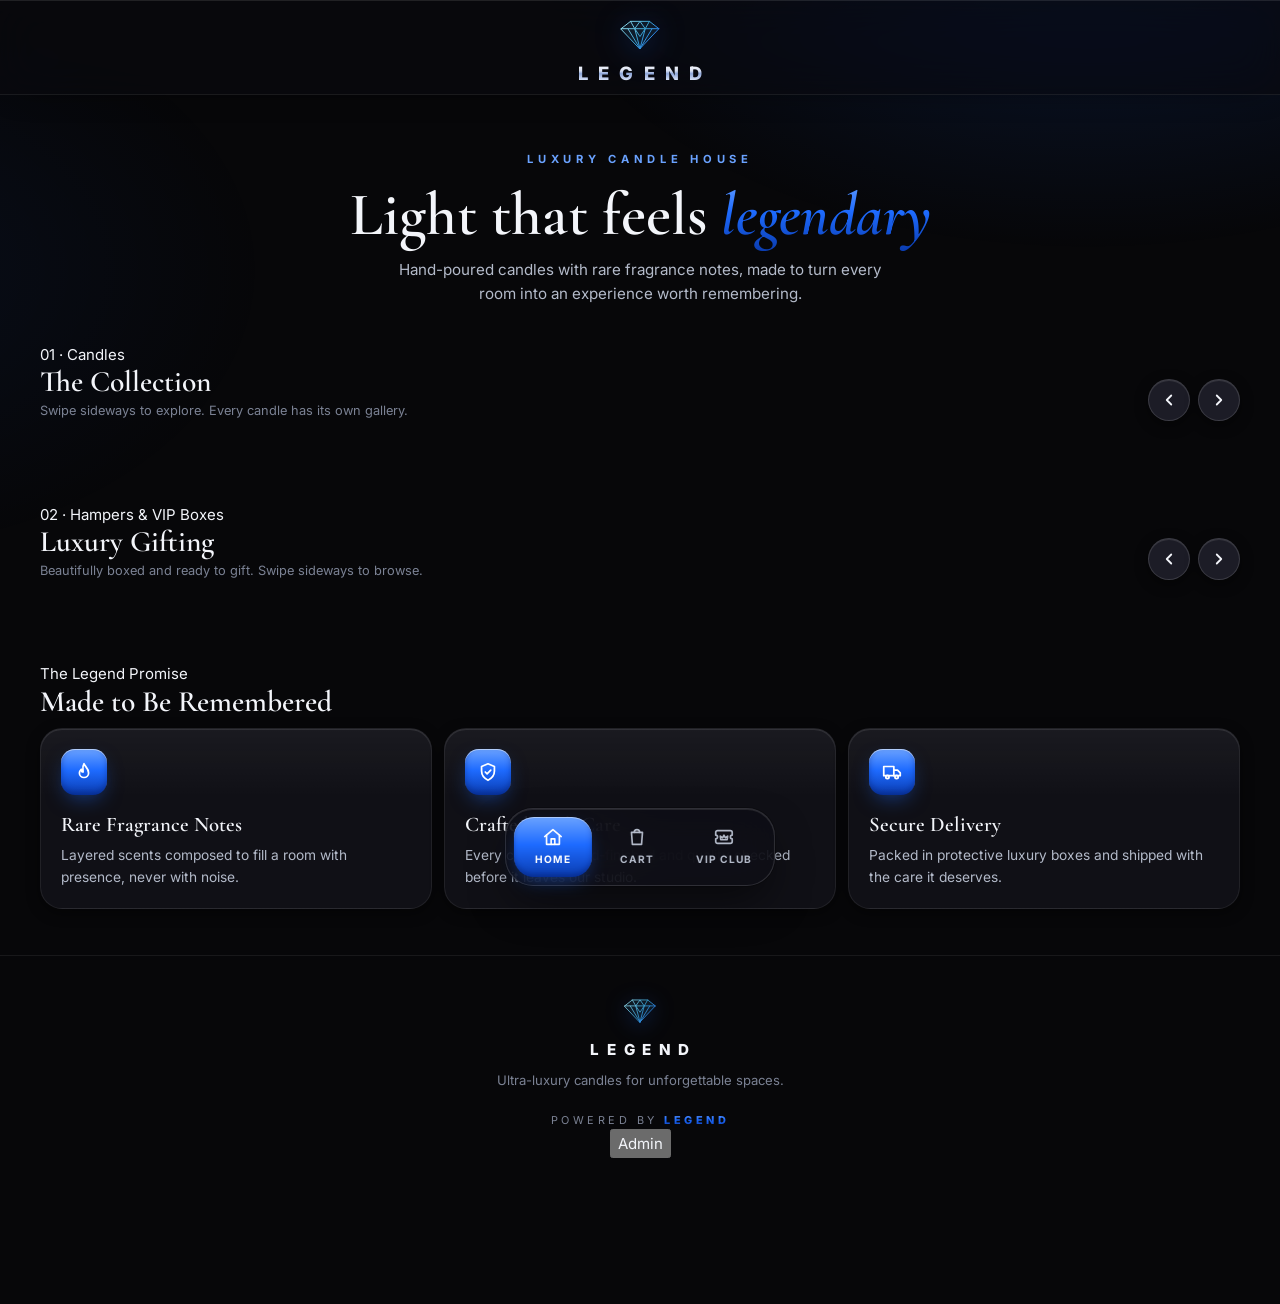
==== commit 6c28a300: "Update index.html" ====
--- a/index.html
+++ b/index.html
@@ -4,38 +4,37 @@
   <meta charset="UTF-8">
   <meta name="viewport" content="width=device-width, initial-scale=1, viewport-fit=cover">
   <meta name="theme-color" content="#070709">
-  <meta name="description" content="LEGEND — ultra-luxury candles crafted for rooms that deserve a presence.">
+  <meta name="description" content="LEGEND — ultra-luxury hand-poured candles and gift hampers.">
   <title>LEGEND | Luxury Candles</title>
-  <link rel="icon" href="data:image/svg+xml,%3Csvg xmlns='http://www.w3.org/2000/svg' viewBox='0 0 64 64'%3E%3Cpath d='M16 10h32l12 16-28 32L4 26z' fill='%231E6BFF'/%3E%3C/svg%3E">
+  <link rel="icon" href="data:image/svg+xml,%3Csvg xmlns='http://www.w3.org/2000/svg' viewBox='0 0 80 60'%3E%3Cpath d='M4 18L22 4H58L76 18L40 56Z' fill='none' stroke='%2362C9DD' stroke-width='4' stroke-linejoin='round'/%3E%3C/svg%3E">
   <link rel="stylesheet" href="style.css">
   <script src="store.js"></script>
 </head>
 <body class="page-store">
 
-  <!-- ===================== SVG SPRITE (logo + icons) ===================== -->
+  <!-- ===================== SVG SPRITE (wireframe logo + icons) ===================== -->
   <svg width="0" height="0" style="position:absolute" aria-hidden="true" focusable="false">
     <defs>
-      <symbol id="legend-diamond" viewBox="0 0 64 64">
-        <defs>
-          <linearGradient id="lgA" x1="0" y1="0" x2="1" y2="1"><stop offset="0" stop-color="#C9DEFF"/><stop offset="1" stop-color="#5E9BFF"/></linearGradient>
-          <linearGradient id="lgB" x1="0" y1="0" x2="0" y2="1"><stop offset="0" stop-color="#6AA2FF"/><stop offset="1" stop-color="#1E6BFF"/></linearGradient>
-          <linearGradient id="lgC" x1="1" y1="0" x2="0" y2="1"><stop offset="0" stop-color="#2F7BFF"/><stop offset="1" stop-color="#0A3CB0"/></linearGradient>
-          <linearGradient id="lgD" x1="0" y1="0" x2="0" y2="1"><stop offset="0" stop-color="#1E6BFF"/><stop offset="1" stop-color="#062B8A"/></linearGradient>
-        </defs>
-        <g stroke="#EAF2FF" stroke-opacity="0.6" stroke-width="1" stroke-linejoin="round">
-          <polygon points="16,10 48,10 42,26 22,26" fill="url(#lgA)"/>
-          <polygon points="16,10 22,26 4,26" fill="url(#lgB)"/>
-          <polygon points="48,10 60,26 42,26" fill="url(#lgC)"/>
-          <polygon points="4,26 22,26 32,58" fill="url(#lgC)"/>
-          <polygon points="22,26 42,26 32,58" fill="url(#lgD)"/>
-          <polygon points="42,26 60,26 32,58" fill="url(#lgB)"/>
+      <linearGradient id="lgWire" gradientUnits="userSpaceOnUse" x1="4" y1="4" x2="76" y2="56">
+        <stop offset="0" stop-color="#9fe6f2"/>
+        <stop offset="0.5" stop-color="#3ba3d2"/>
+        <stop offset="1" stop-color="#1e6bff"/>
+      </linearGradient>
+
+      <symbol id="legend-diamond" viewBox="0 0 80 60">
+        <g fill="none" stroke="url(#lgWire)" stroke-width="1.9" stroke-linecap="round" stroke-linejoin="round">
+          <path d="M4 18 L22 4 H58 L76 18 L40 56 Z" fill="#62c9dd" fill-opacity="0.07"/>
+          <path d="M4 18 H76"/>
+          <path d="M22 4 L30 18 L40 4 L50 18 L58 4"/>
+          <path d="M17 18 L40 56 M30 18 L40 56 M50 18 L40 56 M63 18 L40 56"/>
+          <path d="M30 18 L40 33 L50 18"/>
         </g>
-        <polygon points="19,12 30,12 25,24 21,24" fill="#FFFFFF" fill-opacity="0.28"/>
       </symbol>
 
       <symbol id="i-home" viewBox="0 0 24 24"><path d="M3 11.5 12 4l9 7.5"/><path d="M5 10v10h14V10"/><path d="M10 20v-6h4v6"/></symbol>
       <symbol id="i-bag" viewBox="0 0 24 24"><path d="M6 7h12l-1 13H7L6 7z"/><path d="M9 7a3 3 0 0 1 6 0"/></symbol>
-      <symbol id="i-settings" viewBox="0 0 24 24"><path d="M4 6h10"/><path d="M18 6h2"/><circle cx="16" cy="6" r="2"/><path d="M4 12h2"/><path d="M10 12h10"/><circle cx="8" cy="12" r="2"/><path d="M4 18h10"/><path d="M18 18h2"/><circle cx="16" cy="18" r="2"/></symbol>
+      <symbol id="i-vip" viewBox="0 0 24 24"><path d="M3 7a2 2 0 0 1 2-2h14a2 2 0 0 1 2 2v3a2 2 0 0 0 0 4v3a2 2 0 0 1-2 2H5a2 2 0 0 1-2-2v-3a2 2 0 0 0 0-4V7z"/><path d="M8.5 15l-.5-4 2.5 2 1.5-3 1.5 3 2.5-2-.5 4z"/></symbol>
+      <symbol id="i-crown" viewBox="0 0 24 24"><path d="M3 8l4.5 4L12 5l4.5 7L21 8l-2 11H5L3 8z"/><path d="M6.5 22h11"/></symbol>
       <symbol id="i-close" viewBox="0 0 24 24"><path d="M6 6l12 12M18 6 6 18"/></symbol>
       <symbol id="i-plus" viewBox="0 0 24 24"><path d="M12 5v14M5 12h14"/></symbol>
       <symbol id="i-chevron-left" viewBox="0 0 24 24"><path d="m15 6-6 6 6 6"/></symbol>
@@ -43,6 +42,7 @@
       <symbol id="i-check" viewBox="0 0 24 24"><path d="m5 12.5 4.5 4.5L19 7.5"/></symbol>
       <symbol id="i-shield" viewBox="0 0 24 24"><path d="M12 3 5 6v5c0 4.5 3 8 7 10 4-2 7-5.5 7-10V6l-7-3z"/><path d="m9 12 2 2 4-4"/></symbol>
       <symbol id="i-flame" viewBox="0 0 24 24"><path d="M12 3c1 3 5 5 5 10a5 5 0 0 1-10 0c0-2 1-3 2-4 0 2 1 3 2 3 0-3-1-6 1-9z"/></symbol>
+      <symbol id="i-gift" viewBox="0 0 24 24"><rect x="3" y="8" width="18" height="4" rx="1"/><path d="M5 12v8h14v-8"/><path d="M12 8v12"/><path d="M12 8c-1-3-5-4-5-1.5S10 8 12 8zM12 8c1-3 5-4 5-1.5S14 8 12 8z"/></symbol>
       <symbol id="i-truck" viewBox="0 0 24 24"><path d="M3 6h11v10H3z"/><path d="M14 10h4l3 3v3h-7"/><circle cx="7" cy="17.5" r="1.8"/><circle cx="17" cy="17.5" r="1.8"/></symbol>
       <symbol id="i-sparkle" viewBox="0 0 24 24"><path d="M12 3l1.8 5.2L19 10l-5.2 1.8L12 17l-1.8-5.2L5 10l5.2-1.8L12 3z"/><path d="M19 16v4M17 18h4"/></symbol>
       <symbol id="i-sun" viewBox="0 0 24 24"><circle cx="12" cy="12" r="4"/><path d="M12 2v2M12 20v2M4.9 4.9l1.4 1.4M17.7 17.7l1.4 1.4M2 12h2M20 12h2M4.9 19.1l1.4-1.4M17.7 6.3l1.4-1.4"/></symbol>
@@ -54,13 +54,13 @@
     </defs>
   </svg>
 
-  <!-- ===================== HEADER ===================== -->
+  <!-- ===================== HEADER (no search bar) ===================== -->
   <header class="app-header" id="appHeader">
     <div class="header-inner">
       <div class="brand-logo" aria-hidden="true">
-        <svg viewBox="0 0 64 64"><use href="#legend-diamond"/></svg>
-      </div>
-      <div class="brand-name">LEGEND</div>
+        <svg viewBox="0 0 80 60"><use href="#legend-diamond"/></svg>
+      </div>
+      <div class="brand-name" aria-label="Legend">LEGEND</div>
     </div>
   </header>
 
@@ -69,34 +69,58 @@
     <!-- ===================== HERO ===================== -->
     <section class="hero">
       <div class="hero-eyebrow">Luxury Candle House</div>
-      <h1 class="hero-title">Light that feels <em>legendary</em></h1>
+      <h1 class="hero-title"><span class="hero-line">Light that feels</span> <em>legendary</em></h1>
       <p class="hero-sub">Hand-poured candles with rare fragrance notes, made to turn every room into an experience worth remembering.</p>
     </section>
 
-    <!-- ===================== PRODUCT SHOWCASE ===================== -->
-    <section class="section" id="catalog" aria-labelledby="catalogTitle">
+    <!-- ===================== SECTION 1: THE COLLECTION (Candles) ===================== -->
+    <section class="section" id="collection" aria-labelledby="collectionTitle">
       <div class="section-head">
         <div>
-          <h2 class="section-title" id="catalogTitle">The Collection</h2>
+          <div class="section-tag"><span class="gem"></span>01 &middot; Candles</div>
+          <h2 class="section-title" id="collectionTitle">The Collection</h2>
           <p class="section-sub">Swipe sideways to explore. Every candle has its own gallery.</p>
         </div>
         <div class="rail-nav">
-          <button class="rail-btn" id="railPrev" type="button" aria-label="Previous candle">
+          <button class="rail-btn" type="button" data-rail="candles" data-dir="-1" aria-label="Previous candle">
             <svg viewBox="0 0 24 24" width="18" height="18" aria-hidden="true"><use href="#i-chevron-left"/></svg>
           </button>
-          <button class="rail-btn" id="railNext" type="button" aria-label="Next candle">
+          <button class="rail-btn" type="button" data-rail="candles" data-dir="1" aria-label="Next candle">
             <svg viewBox="0 0 24 24" width="18" height="18" aria-hidden="true"><use href="#i-chevron-right"/></svg>
           </button>
         </div>
       </div>
-      <div class="showcase" id="showcase" tabindex="0" role="region" aria-label="Candle collection"></div>
+      <div class="showcase" id="showcaseCandles" tabindex="0" role="region" aria-label="Candle collection"></div>
+    </section>
+
+    <div class="wire-divider" aria-hidden="true"><span></span></div>
+
+    <!-- ===================== SECTION 2: LUXURY GIFTING (Hampers & VIP boxes) ===================== -->
+    <section class="section" id="gifting" aria-labelledby="giftingTitle">
+      <div class="section-head">
+        <div>
+          <div class="section-tag"><span class="gem"></span>02 &middot; Hampers &amp; VIP Boxes</div>
+          <h2 class="section-title" id="giftingTitle">Luxury Gifting</h2>
+          <p class="section-sub">Beautifully boxed and ready to gift. Swipe sideways to browse.</p>
+        </div>
+        <div class="rail-nav">
+          <button class="rail-btn" type="button" data-rail="hampers" data-dir="-1" aria-label="Previous gift box">
+            <svg viewBox="0 0 24 24" width="18" height="18" aria-hidden="true"><use href="#i-chevron-left"/></svg>
+          </button>
+          <button class="rail-btn" type="button" data-rail="hampers" data-dir="1" aria-label="Next gift box">
+            <svg viewBox="0 0 24 24" width="18" height="18" aria-hidden="true"><use href="#i-chevron-right"/></svg>
+          </button>
+        </div>
+      </div>
+      <div class="showcase gifting" id="showcaseHampers" tabindex="0" role="region" aria-label="Luxury gifting hampers"></div>
     </section>
 
     <!-- ===================== PROMISE ===================== -->
     <section class="section" aria-labelledby="promiseTitle">
       <div class="section-head">
         <div>
-          <h2 class="section-title" id="promiseTitle">The Legend Promise</h2>
+          <div class="section-tag"><span class="gem"></span>The Legend Promise</div>
+          <h2 class="section-title" id="promiseTitle">Made to Be Remembered</h2>
         </div>
       </div>
       <div class="promise-grid">
@@ -122,26 +146,27 @@
 
   <!-- ===================== FOOTER ===================== -->
   <footer class="site-footer">
-    <div class="footer-logo" aria-hidden="true"><svg viewBox="0 0 64 64"><use href="#legend-diamond"/></svg></div>
+    <div class="footer-logo" aria-hidden="true"><svg viewBox="0 0 80 60"><use href="#legend-diamond"/></svg></div>
     <div class="footer-brand">LEGEND</div>
     <p class="footer-tag">Ultra-luxury candles for unforgettable spaces.</p>
     <p class="powered">Powered by <b>Legend</b></p>
+    <button class="footer-admin-link" type="button" id="adminLink">Admin</button>
   </footer>
 
   <!-- ===================== FLOATING DOCK ===================== -->
   <nav class="dock" aria-label="Main navigation">
     <button class="dock-item active" type="button" data-dock="home" aria-label="Home">
-      <svg viewBox="0 0 24 24" width="22" height="22" fill="none" stroke="currentColor" stroke-width="2" stroke-linecap="round" stroke-linejoin="round" aria-hidden="true"><use href="#i-home"/></svg>
+      <svg viewBox="0 0 24 24" aria-hidden="true"><use href="#i-home"/></svg>
       <span>Home</span>
     </button>
     <button class="dock-item" type="button" data-dock="cart" aria-label="Open cart">
-      <svg viewBox="0 0 24 24" width="22" height="22" fill="none" stroke="currentColor" stroke-width="2" stroke-linecap="round" stroke-linejoin="round" aria-hidden="true"><use href="#i-bag"/></svg>
+      <svg viewBox="0 0 24 24" aria-hidden="true"><use href="#i-bag"/></svg>
       <span>Cart</span>
       <span class="dock-badge hidden" id="dockBadge">0</span>
     </button>
-    <button class="dock-item" type="button" data-dock="settings" aria-label="Open settings">
-      <svg viewBox="0 0 24 24" width="22" height="22" fill="none" stroke="currentColor" stroke-width="2" stroke-linecap="round" stroke-linejoin="round" aria-hidden="true"><use href="#i-settings"/></svg>
-      <span>Settings</span>
+    <button class="dock-item" type="button" data-dock="vip" aria-label="Open VIP Club">
+      <svg viewBox="0 0 24 24" aria-hidden="true"><use href="#i-vip"/></svg>
+      <span>VIP Club</span>
     </button>
   </nav>
 
@@ -154,24 +179,29 @@
     <div class="drawer-head" id="drawerHead">
       <h2 class="drawer-title" id="cartTitle">Your Cart</h2>
       <button class="icon-btn" type="button" data-close aria-label="Close">
-        <svg viewBox="0 0 24 24" width="20" height="20" fill="none" stroke="currentColor" stroke-width="2" stroke-linecap="round" stroke-linejoin="round" aria-hidden="true"><use href="#i-close"/></svg>
+        <svg viewBox="0 0 24 24" aria-hidden="true"><use href="#i-close"/></svg>
       </button>
     </div>
     <div class="drawer-body" id="cartBody"></div>
     <div class="drawer-foot hidden" id="cartFoot"></div>
   </section>
 
-  <!-- ===================== SETTINGS MODAL ===================== -->
-  <div class="modal" id="settingsModal" role="dialog" aria-modal="true" aria-labelledby="settingsTitle" aria-hidden="true">
+  <!-- ===================== VIP CLUB MODAL ===================== -->
+  <div class="modal" id="vipModal" role="dialog" aria-modal="true" aria-labelledby="vipTitle" aria-hidden="true">
     <div class="modal-card">
       <div class="modal-head">
-        <h2 class="modal-title" id="settingsTitle">Settings</h2>
-        <button class="icon-btn" type="button" data-close aria-label="Close settings">
-          <svg viewBox="0 0 24 24" width="20" height="20" fill="none" stroke="currentColor" stroke-width="2" stroke-linecap="round" stroke-linejoin="round" aria-hidden="true"><use href="#i-close"/></svg>
+        <div class="row">
+          <span class="crown-badge"><svg viewBox="0 0 24 24" aria-hidden="true"><use href="#i-crown"/></svg></span>
+          <h2 class="modal-title" id="vipTitle">VIP Club</h2>
+        </div>
+        <button class="icon-btn" type="button" data-close aria-label="Close VIP Club">
+          <svg viewBox="0 0 24 24" aria-hidden="true"><use href="#i-close"/></svg>
         </button>
       </div>
 
-      <div class="setting-block">
+      <div id="vipBody"></div>
+
+      <div class="setting-block mt-2">
         <div class="setting-row">
           <div>
             <div class="setting-label">Dark / Light Mode</div>
@@ -183,26 +213,24 @@
           </label>
         </div>
       </div>
-
-      <div class="setting-block">
-        <p class="block-title">Customer Quick Login</p>
-        <div id="loginArea"></div>
-      </div>
-
-      <div class="setting-block">
-        <p class="block-title">Admin Access</p>
-        <button class="btn btn-outline btn-block" type="button" id="adminToggle">
-          <svg viewBox="0 0 24 24" width="18" height="18" fill="none" stroke="currentColor" stroke-width="2" stroke-linecap="round" stroke-linejoin="round" aria-hidden="true"><use href="#i-lock"/></svg>
-          Admin Access
+    </div>
+  </div>
+
+  <!-- ===================== ADMIN PIN MODAL ===================== -->
+  <div class="modal" id="pinModal" role="dialog" aria-modal="true" aria-labelledby="pinTitle" aria-hidden="true">
+    <div class="modal-card">
+      <div class="modal-head">
+        <h2 class="modal-title" id="pinTitle">Admin Access</h2>
+        <button class="icon-btn" type="button" data-close aria-label="Close">
+          <svg viewBox="0 0 24 24" aria-hidden="true"><use href="#i-close"/></svg>
         </button>
-        <div class="hidden mt-1" id="pinBox">
-          <div class="pin-row">
-            <input type="password" id="pinInput" inputmode="numeric" pattern="[0-9]*" maxlength="4" autocomplete="off" placeholder="PIN" aria-label="Admin PIN">
-            <button class="btn btn-primary" type="button" id="pinSubmit">Enter</button>
-          </div>
-          <p class="coupon-msg err" id="pinError" role="alert"></p>
-        </div>
-      </div>
+      </div>
+      <p class="hint mb-2">Enter the admin PIN to open the command center.</p>
+      <div class="pin-row">
+        <input type="password" id="pinInput" inputmode="numeric" pattern="[0-9]*" maxlength="4" autocomplete="off" placeholder="PIN" aria-label="Admin PIN">
+        <button class="btn btn-primary" type="button" id="pinSubmit">Enter</button>
+      </div>
+      <p class="coupon-msg err" id="pinError" role="alert"></p>
     </div>
   </div>
 
